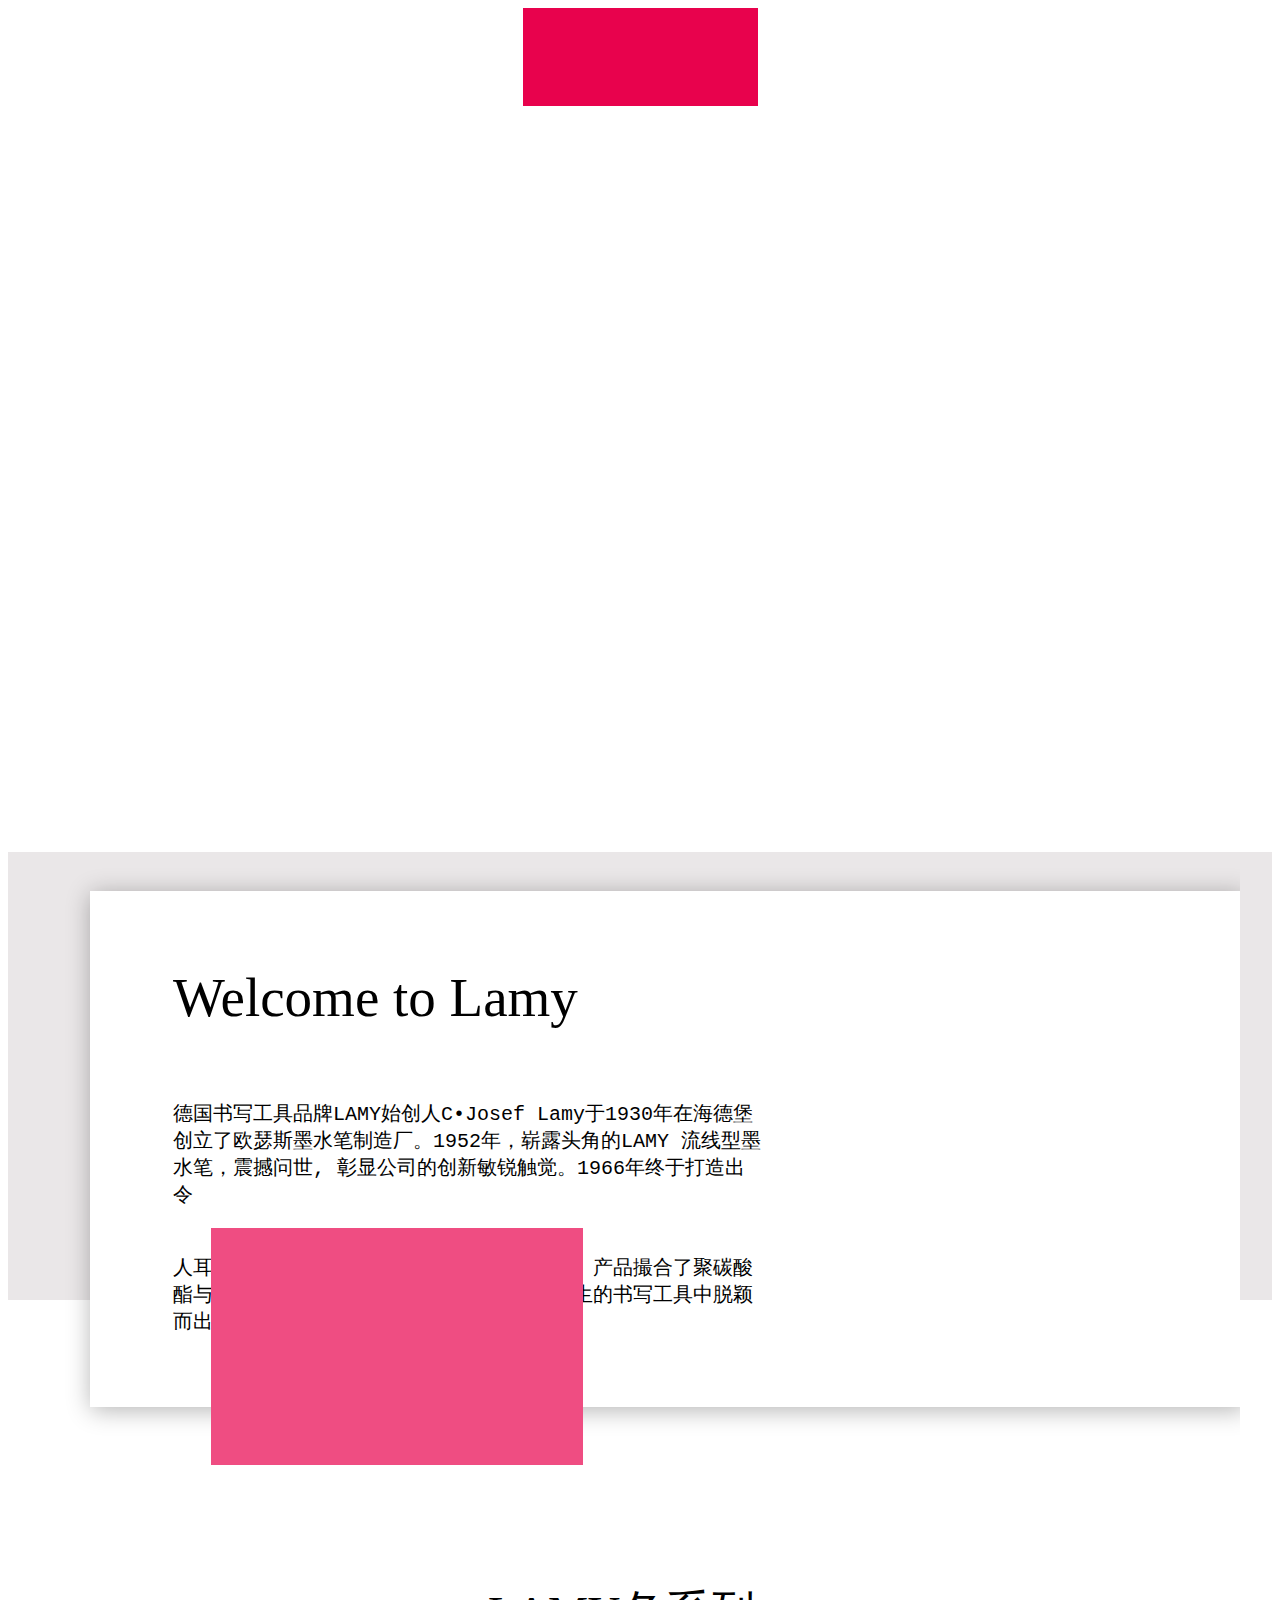
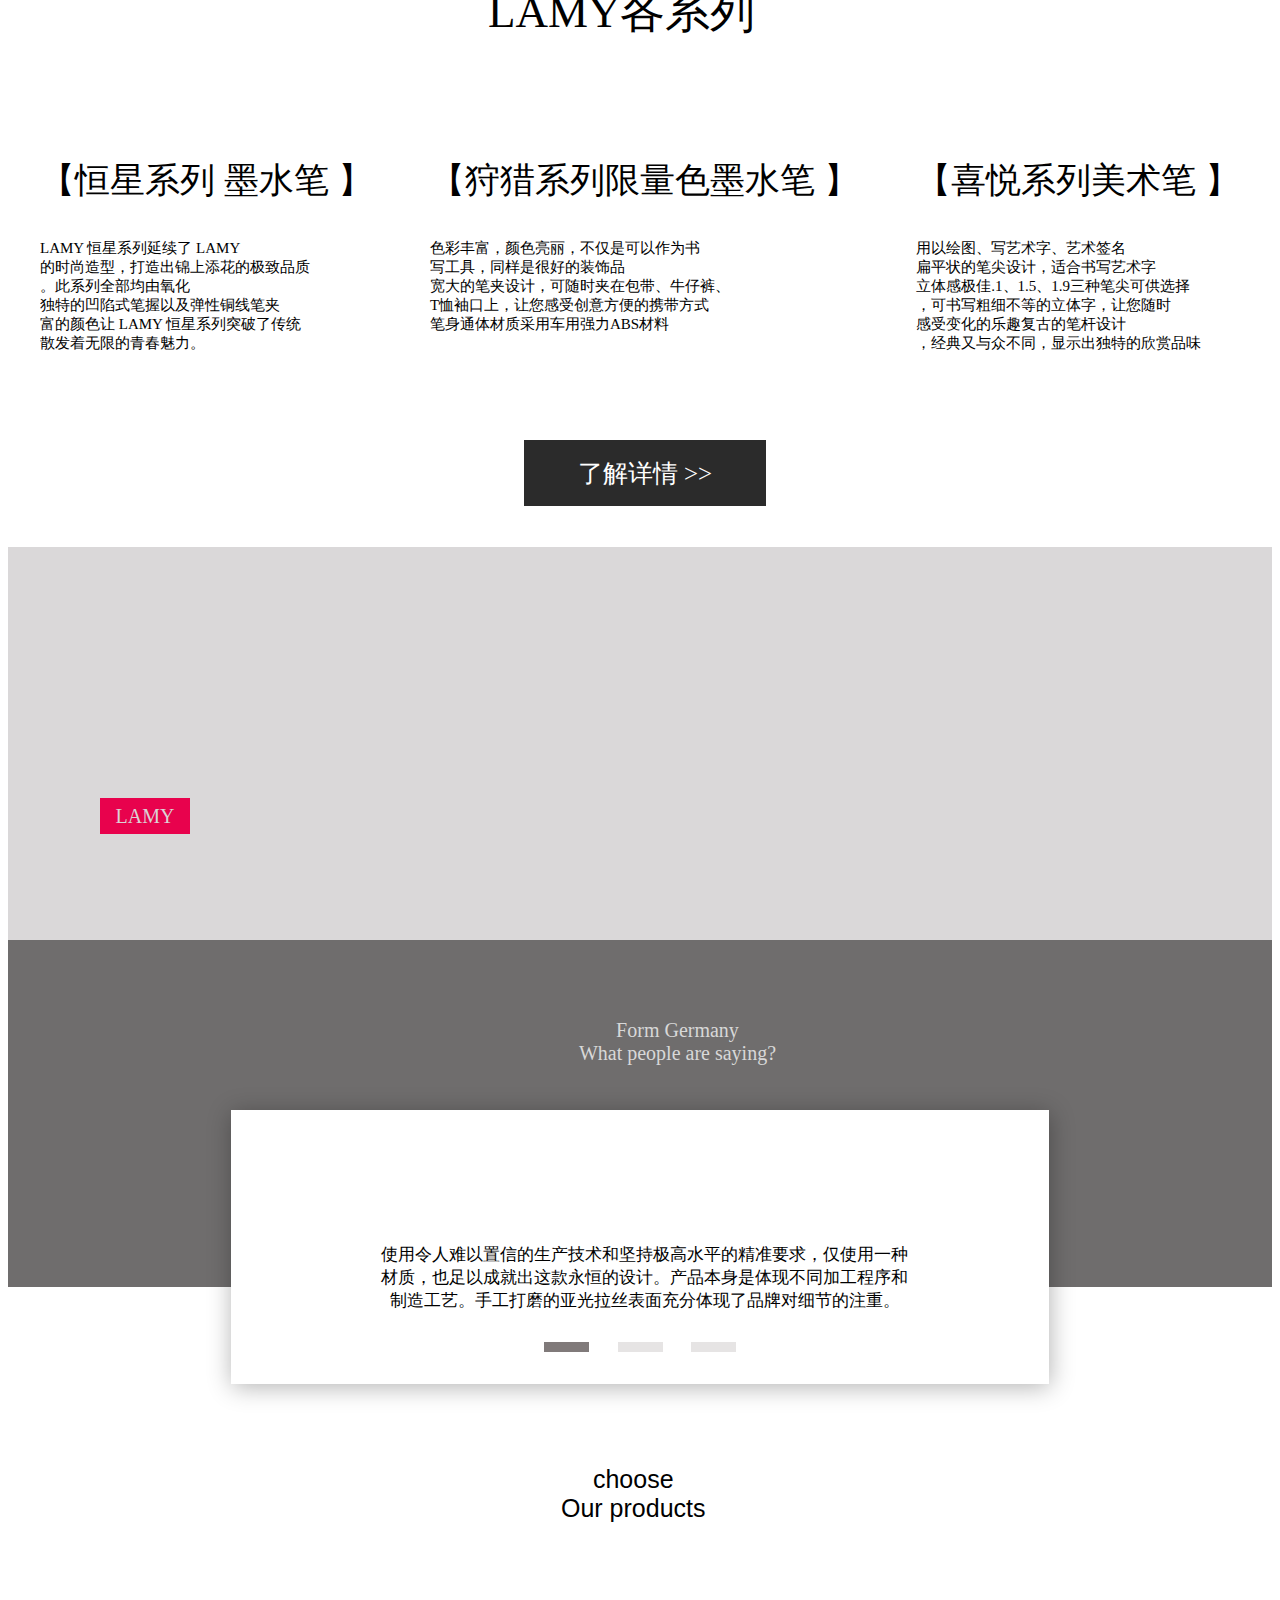
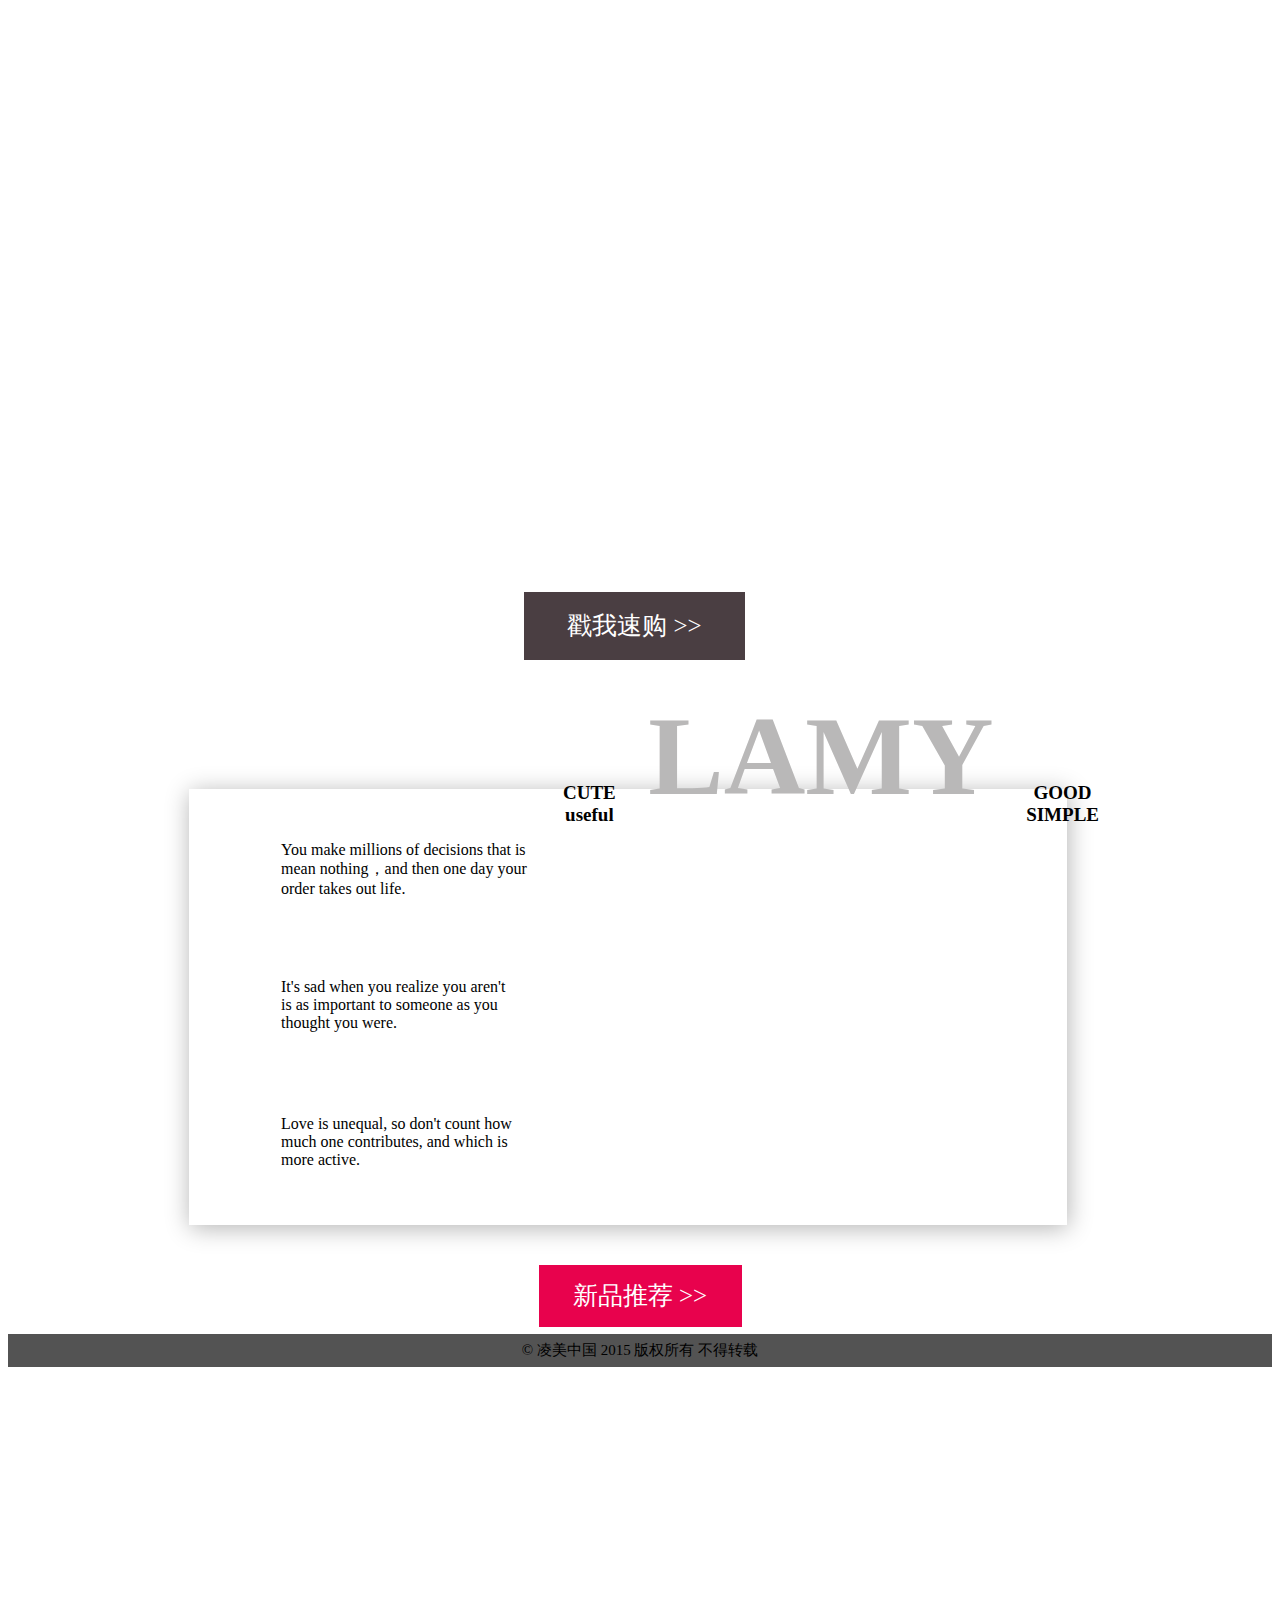
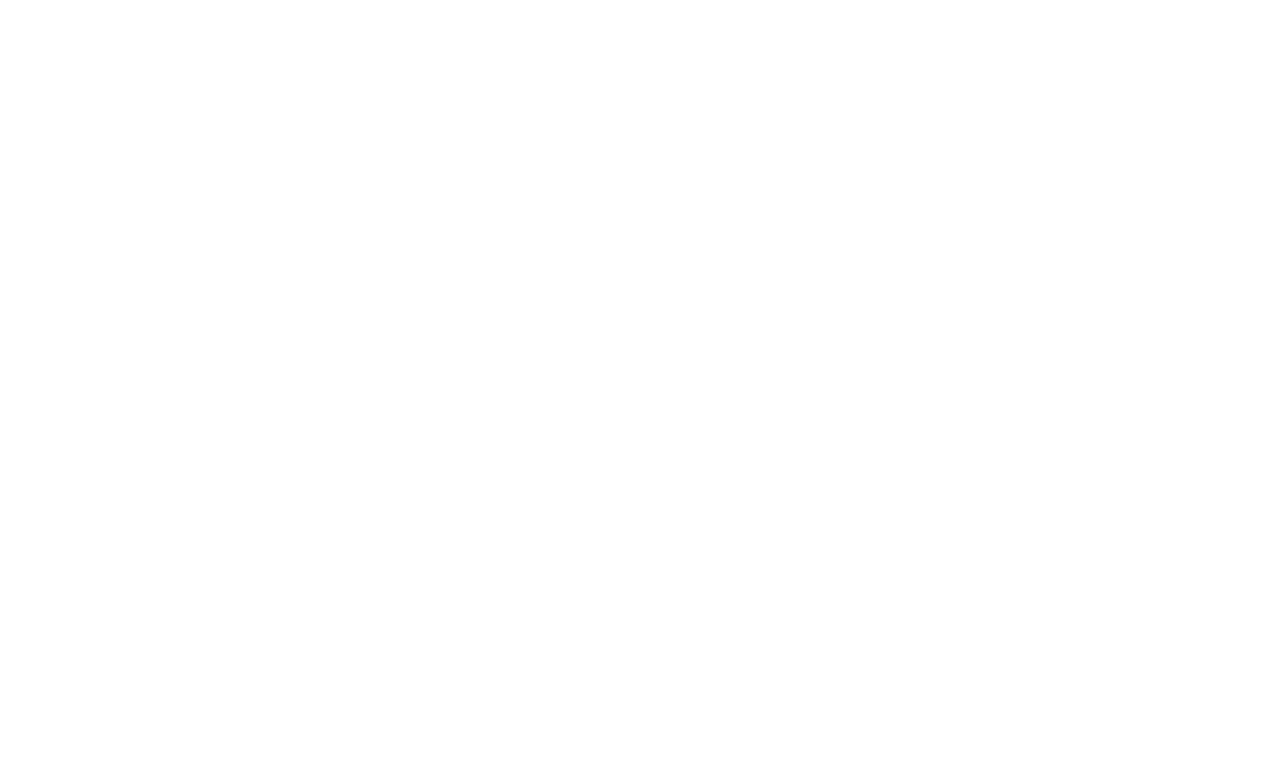
==== index.html @ 84b23674 "Add files via upload" ====
<!DOCTYPE html>
<html lang="en">

<head>
    <meta charset="UTF-8">
    <meta http-equiv="X-UA-Compatible" content="IE=edge">
    <meta name="viewport" content="width=device-width, initial-scale=1.0">
    <!-- <link rel="stylesheet" href="index.css"> -->
    <title>全栈第二周任务</title>
    <style>
        /*1*/
        .box1 {
            background-image: url(../images/head.png);
            height: 814px;
            position: relative;
        }

        .head1 {
            display: flex;
            justify-content: space-between;
        }

        .head1 div {
            height: 98px;
            width: 235px;
            color: white;
            font-size: 22px;
            line-height: 98px;
            text-align: center;
        }

        .boximg {
            display: flex;
            align-items: center;
            justify-content: center;
        }

        .best {
            position: absolute;
            top: 326px;
            left: 360px;
        }
    </style>
    <style>
        /*2*/
        .box2 {
            position: relative;
            top: 30px;
            height: 1325px;
        }

        .box21 {
            height: 448px;
            width: 100%;
            position: absolute;
            background-color: #eae7e8;
        }

        .welcome {
            display: flex;
            width: 1155px;
            height: 516px;
            background-color: white;
            margin: 39px 0px 0px 50px;
            position: relative;
            box-shadow: 1px 3px 23px rgba(0, 0, 0, .3);
        }

        .video {
            position: absolute;
            margin-top: 337px;
            margin-left: 121px;
            width: 372px;
            height: 237px;
            background-color: #ef4d82;
        }

        .box22 {
            font-size: 55px;
            margin-top: 75px;
        }

        .box23 {
            font-size: 20px;
            margin-top: 71px;
            margin-right: 58px;
            font-family: 'Courier', Courier, monospace;
        }

        .box24 {
            margin-left: 83px;
            width: 649px;
        }

        .LAMY {
            margin-top: 175px;
            margin-left: 448px;
            font-size: 45px;
        }

        .series {
            display: flex;
            margin-top: 80px;
            width: 100%;
            height: 233px;
            justify-content: space-between;
        }

        .box12 {
            position: relative;
        }

        .box12 .button {
            position: absolute;
            margin-top: 85px;
            margin-left: 484px;
            width: 242px;
            height: 66px;
            background-color: #2b2b2b;
            font-size: 25px;
            color: white;
            text-align: center;
            line-height: 68px;
        }
    </style>
    <style>
        /*3*/
        .box3 {
            background-color: #6f6d6d;
            height: 740px;
            position: relative;
        }

        .gray {
            width: 100%;
            height: 393px;
            background-color: #dad8d9;
        }

        .gray .pen {
            width: 1200px;
            height: 393px;
            margin: 0 auto;
            background-image: url(../images/p24964153.png);
        }

        .Personal_page {
            position: absolute;
            margin: 170px 191px;
            width: 818px;
            height: 274px;
            background-color: white;
            box-shadow: 1px 3px 23px rgba(0, 0, 0, .3);
        }

        .lamy {
            position: relative;
            top: 251px;
            left: 60px;
            height: 36px;
            width: 90px;
            background-color: #e8024d;
            color: #dad2d5;
            font-size: 20px;
            font-weight: 500;
            line-height: 36px;
            text-align: center;
        }

        .box13 .word {
            float: left;
            width: 371px;
            height: 99px;
            font-size: 20px;
            text-align: center;
            color: #d8d8d8;
            margin-top: 79px;
            margin-left: 452px;
        }

        .Personal_page .person {
            width: 72px;
            height: 72px;
            border-radius: 36px;
            background-image: url(../images/IMG_20180210_144432.png);
            margin: 0 auto;
            margin-top: 36px;
        }

        .Personal_page .word {
            width: 537px;
            height: 64px;
            font-size: 17px;
            color: black;
            /* margin: 0 auto; */
            margin-top: 25px;
            margin-left: 145px;
        }

        .longbox {
            width: 192px;
            height: 12px;
            display: flex;
            justify-content: space-between;
            margin: 0 auto;
            margin-top: 124px;
        }

        .longbox div {
            width: 45px;
            height: 10px;
            background-color: #e6e4e4;
        }

        .box31 {
            background-color: #807a7a !important;
        }
    </style>
    <style>
        /*4*/
        .box4 {
            height: 1012px;
        }

        .pictures {
            display: flex;
            height: 556px;
            width: 887px;
            margin: 0 auto;
            margin-top: 276px;
            justify-content: space-between;
        }

        .g {
            display: flex;
            width: 251px;
            height: 553px;
            flex-direction: column;
            justify-content: space-between;
        }

        .pic1,
        .pic5 {
            height: 230px;
        }

        .pic2,
        .pic6 {
            height: 303px;
        }

        .pic3 {
            height: 373px;
        }

        .pic4 {
            height: 163px;
        }

        .box14 {
            position: relative;
        }

        .box14 .button {
            position: absolute;
            /* margin: 0 auto; */
            bottom: 39px;
            left: 484px;
            width: 221px;
            height: 68px;
            background-color: #4a3e42;
            font-size: 25px;
            color: white;
            text-align: center;
            line-height: 68px;
        }

        .choose {
            position: absolute;
            font-size: 25px;
            text-align: center;
            margin-top: 178px;
            margin-left: 521px;
            font-family: 'Franklin Gothic Medium', 'Arial Narrow', Arial, sans-serif;
        }
    </style>
    <style>
        /*5*/
        .box5 {
            height: 654px;
        }

        .box51 {
            position: absolute;
            background-image: url(../images/图层\ 51.png);
            height: 343px;
            width: 100%;
        }

        .penshowing {
            position: absolute;
            display: flex;
            width: 878px;
            height: 436px;
            margin-top: 90px;
            margin-left: 149px;
            background-color: white;
            box-shadow: 1px 3px 23px rgba(0, 0, 0, .3);
        }

        .showing {
            margin: auto;
            display: flex;
            flex-direction: column;
            justify-content: space-between;
            width: 834px;
            height: 396px;
            position: relative;
        }

        .showing .pen {
            height: 122px;
        }

        .box15 .button {
            margin: 0 auto;
            margin-top: 566px;
            width: 203px;
            height: 62px;
            color: white;
            background-color: #e8024d;
            font-size: 25px;
            text-align: center;
            line-height: 62px;
        }

        .pen .word {
            display: inline-block;
            position: absolute;
            margin-top: 32px;
            margin-left: 70px;
        }
    </style>
    <style>
        /*6*/
        .box6 {
            height: 1013px;
            position: relative;
        }

        .box60 {
            margin-top: -680px;
            margin-left: 555px;
            display: flex;
            justify-content: space-between;
            width: 536px;
            height: 78px;
        }

        .box61,
        .box63 {
            font-size: 19px;
            text-align: center;
            margin-top: 91px;
            color: #000000;
            font-weight: 800;
        }

        .box62 {
            font-size: 113px;
            color: #b9b8b8;
            font-weight: 900;
        }

        .box64 {
            height: 33px;
            width: 100%;
            background-color: #535353;
            text-align: center;
            font-size: 15px;
            position: absolute;
            margin-top: 565px;
            line-height: 33px;
        }
    </style>
    <style>
        /*版心*/
        .box11,
        .box12,
        .box13,
        .box14,
        .box15 {
            width: 1200px;
            height: 100%;
            margin: 0 auto;
            overflow: hidden;
        }
    </style>
</head>

<body>
    <div class="box1">
        <div class="box11">
            <div class="head1">
                <div class="head2">新品推荐</div>
                <div class="head3">在线购买产品</div>
                <div class="head4" style="background-color: #e8024d;">
                    <div class="boximg"><img src="../images/img_lamylogo.png" alt=""></div>
                </div>
                <div class="head5">企业礼包</div>
                <div class="head6">品牌介绍</div>
            </div>
            <div class="best">
                <img src="../images/The best pen is  just LAMY.png" alt="">
            </div>
        </div>
    </div>
    <div class="box2">
        <div class="box21"></div>
        <div class="box12">
            <div class="welcome">
                <img src="../images/图层 5.png" alt="">
                <div class="box24">
                    <div class="box22">Welcome to Lamy</div>
                    <div class="box23">德国书写工具品牌LAMY始创人C•Josef Lamy于1930年在海德堡创立了欧瑟斯墨水笔制造厂。1952年，崭露头角的LAMY
                        流线型墨水笔，震撼问世, 彰显公司的创新敏锐触觉。1966年终于打造出令<br><br><br>人耳目一新的现代经典之作-LAMY
                        2000系列。产品撮合了聚碳酸酯与不锈钢材质，绝妙的配搭，使之从芸芸众生的书写工具中脱颖而出，时至今日，依然在市场具有影响力。</div>
                </div>

                <div class="video" style="display: flex;">
                    <img src="../images/播放.png" alt="" style="margin: auto;">
                </div>
            </div>
            <div class="LAMY">LAMY各系列</div>
            <div class="series">
                <div>
                    <p style="font-size: 35px;">【恒星系列 墨水笔 】</p>
                    <p style="font-size: 15px;">LAMY 恒星系列延续了 LAMY<br>
                        的时尚造型，打造出锦上添花的极致品质<br>
                        。此系列全部均由氧化<br>
                        独特的凹陷式笔握以及弹性铜线笔夹<br>
                        富的颜色让 LAMY 恒星系列突破了传统<br>
                        散发着无限的青春魅力。
                    </p>
                </div>
                <div>
                    <p style="font-size: 35px;">【狩猎系列限量色墨水笔 】</p>
                    <p style="font-size: 15px;">色彩丰富，颜色亮丽，不仅是可以作为书<br>
                        写工具，同样是很好的装饰品<br>
                        宽大的笔夹设计，可随时夹在包带、牛仔裤、<br>
                        T恤袖口上，让您感受创意方便的携带方式<br>
                        笔身通体材质采用车用强力ABS材料
                    </p>
                </div>
                <div>
                    <p style="font-size: 35px;">【喜悦系列美术笔 】</p>
                    <p style="font-size: 15px;">用以绘图、写艺术字、艺术签名<br>
                        扁平状的笔尖设计，适合书写艺术字<br>
                        立体感极佳.1、1.5、1.9三种笔尖可供选择<br>
                        ，可书写粗细不等的立体字，让您随时<br>
                        感受变化的乐趣复古的笔杆设计<br>
                        ，经典又与众不同，显示出独特的欣赏品味
                    </p>
                </div>
            </div>
            <div class="button">了解详情 >></div>
        </div>
    </div>
    <div class="box3">
        <div class="gray">
            <div class="pen">
                <div class="lamy">LAMY</div>
            </div>
        </div>
        <div class="box13">
            <div class="word">Form Germany<br>What people are saying?</div>
            <div class="Personal_page">
                <div class="person"></div>
                <div class="word">使用令人难以置信的生产技术和坚持极高水平的精准要求，仅使用一种<br>
                    材质，也足以成就出这款永恒的设计。产品本身是体现不同加工程序和<br>
                    制造工艺。手工打磨的亚光拉丝表面充分体现了品牌对细节的注重。</div>
                <div class="longbox">
                    <div class="box31"></div>
                    <div class="box32"></div>
                    <div class="box33"></div>
                </div>
            </div>
        </div>
    </div>
    <div class="box4">
        <div class="box14">
            <div class="choose">choose<br>Our products</div>
            <div class="pictures">
                <div class="g">
                    <div class="pic1"><img src="../images/1.png" alt=""></div>
                    <div class="pic2"><img src="../images/2.png" alt=""></div>
                </div>
                <div class="g">
                    <div class="pic3"><img src="../images/3.png" alt=""></div>
                    <div class="pic4"><img src="../images/4.png" alt=""></div>
                </div>
                <div class="g">
                    <div class="pic5"><img src="../images/5.png" alt=""></div>
                    <div class="pic6"><img src="../images/6.png" alt=""></div>
                </div>
            </div>
            <div class="button">戳我速购 >></div>
        </div>
    </div>
    <div class="box5">
        <div class="box51"></div>
        <div class="box15">
            <div class="penshowing">
                <div class="showing">
                    <div class="pen">
                        <div style="display: inline-block;"><img src="../images/5pen1.png" alt=""></div>
                        <div class="word
                        ">You make millions of decisions that is<br>
                            mean nothing，and then one day your<br>
                            order takes out life.</div>
                    </div>
                    <div class="pen">
                        <div style="display: inline-block;"><img src="../images/5pen2.png" alt=""></div>
                        <div class="word">It's sad when you realize you aren't<br>
                            is as important to someone as you<br>
                            thought you were.</div>
                    </div>
                    <div class="pen">
                        <div style="display: inline-block;"><img src="../images/5pen3.png" alt=""></div>
                        <div class="word">Love is unequal, so don't count how<br>
                            much one contributes, and which is<br>
                            more active.</div>
                    </div>
                </div>
            </div>
            <div class="button">新品推荐 >></div>
        </div>
    </div>
    <div class="box6">
        <img src="../images/u=2841084098,2707058765&fm=27&gp=0.png" alt="" style="width: 100%;">
        <div class="box60">
            <div class="box61">CUTE<br>
                useful</div>
            <div class="box62">LAMY</div>
            <div class="box63">GOOD<br>
                SIMPLE</div>
        </div>
        <div class="box64">© 凌美中国 2015 版权所有 不得转载</div>
    </div>

</body>

</html>
---- index.css ----
body,
div,
dl,
dt,
dd,
ul,
li,
h1,
h2,
h3,
h4,
input,
form,
a,
p,
textarea {
    margin: 0;
    padding: 0;
    font-family: "Microsoft Yahei", Arial, Helvetica, sans-serif;
}

ol,
ul,
li {
    list-style: none;
}

a {
    text-decoration: none;
    display: block;
}

img {
    border: none;
    display: block;
}

.clearfloat {
    zoom: 1;
}

.clearfloat:after {
    display: block;
    clear: both;
    content: "";
    visibility: hidden;
    height: 0;
}
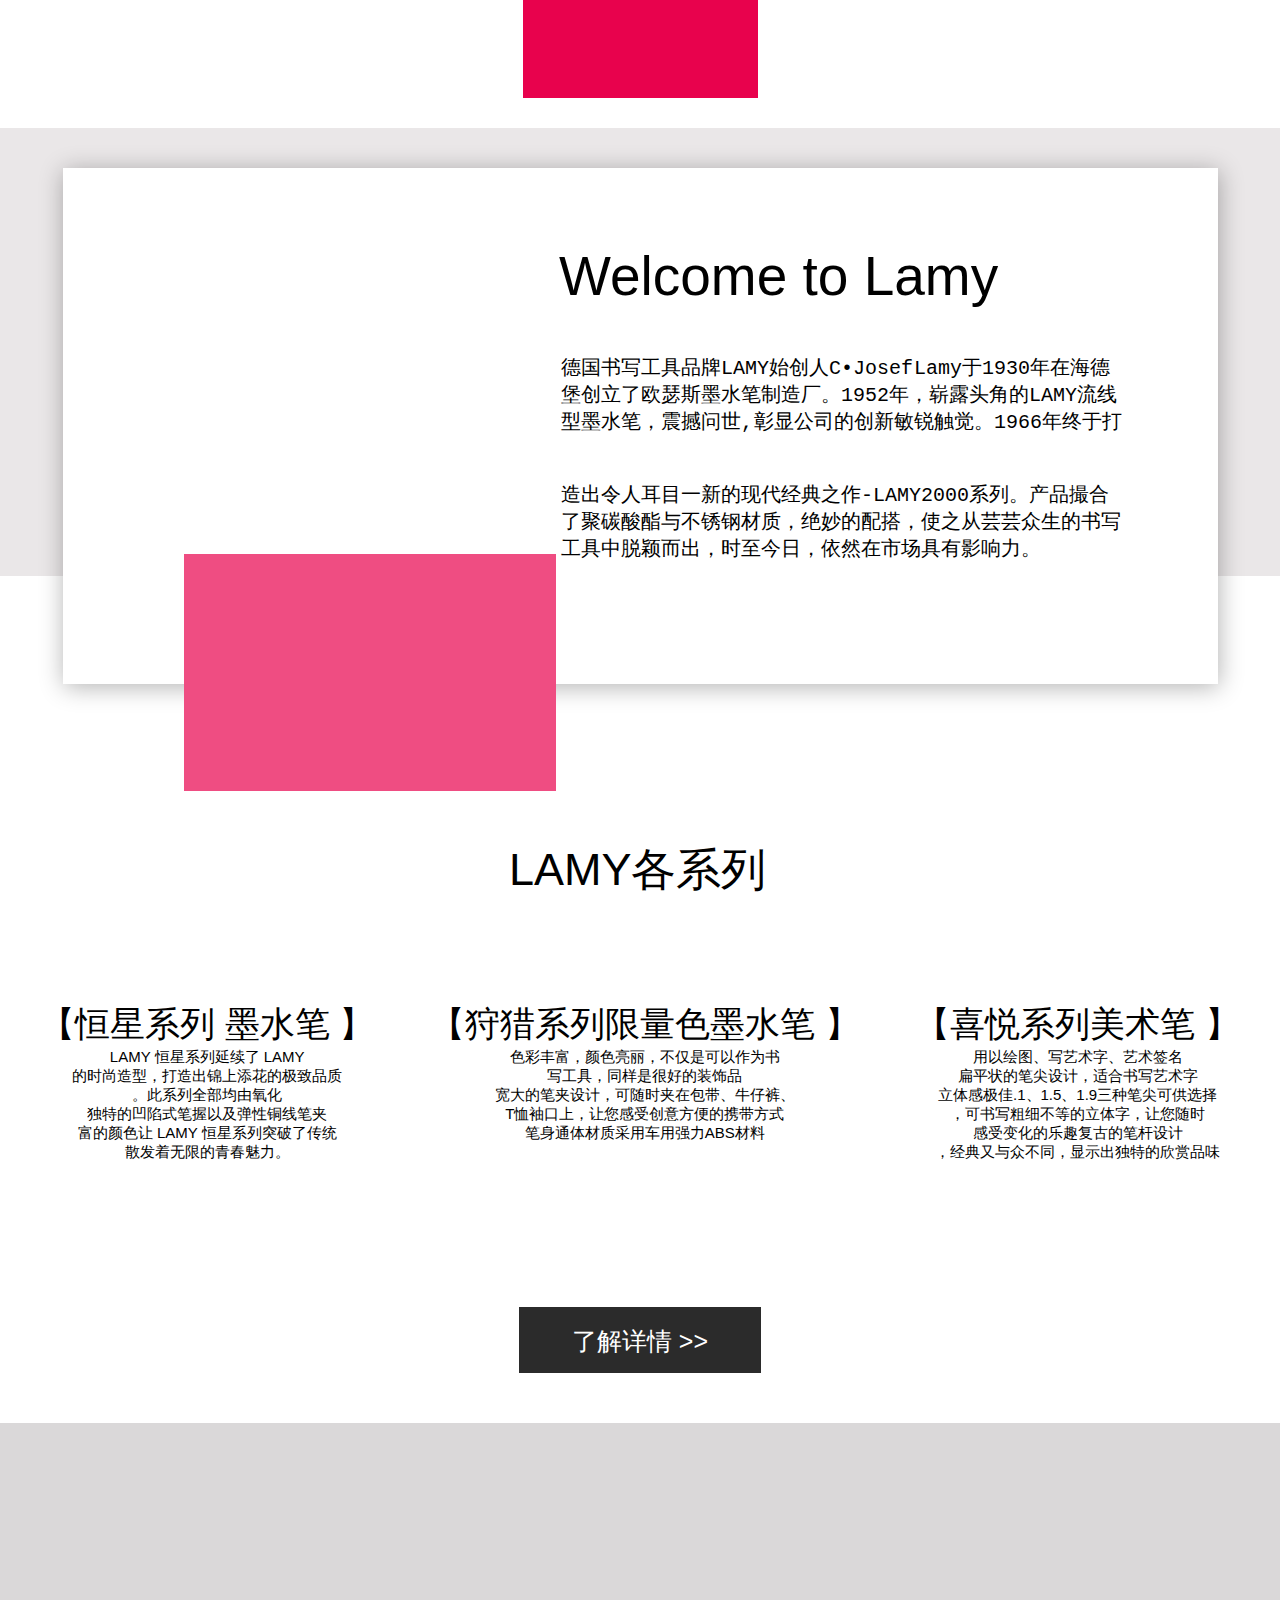
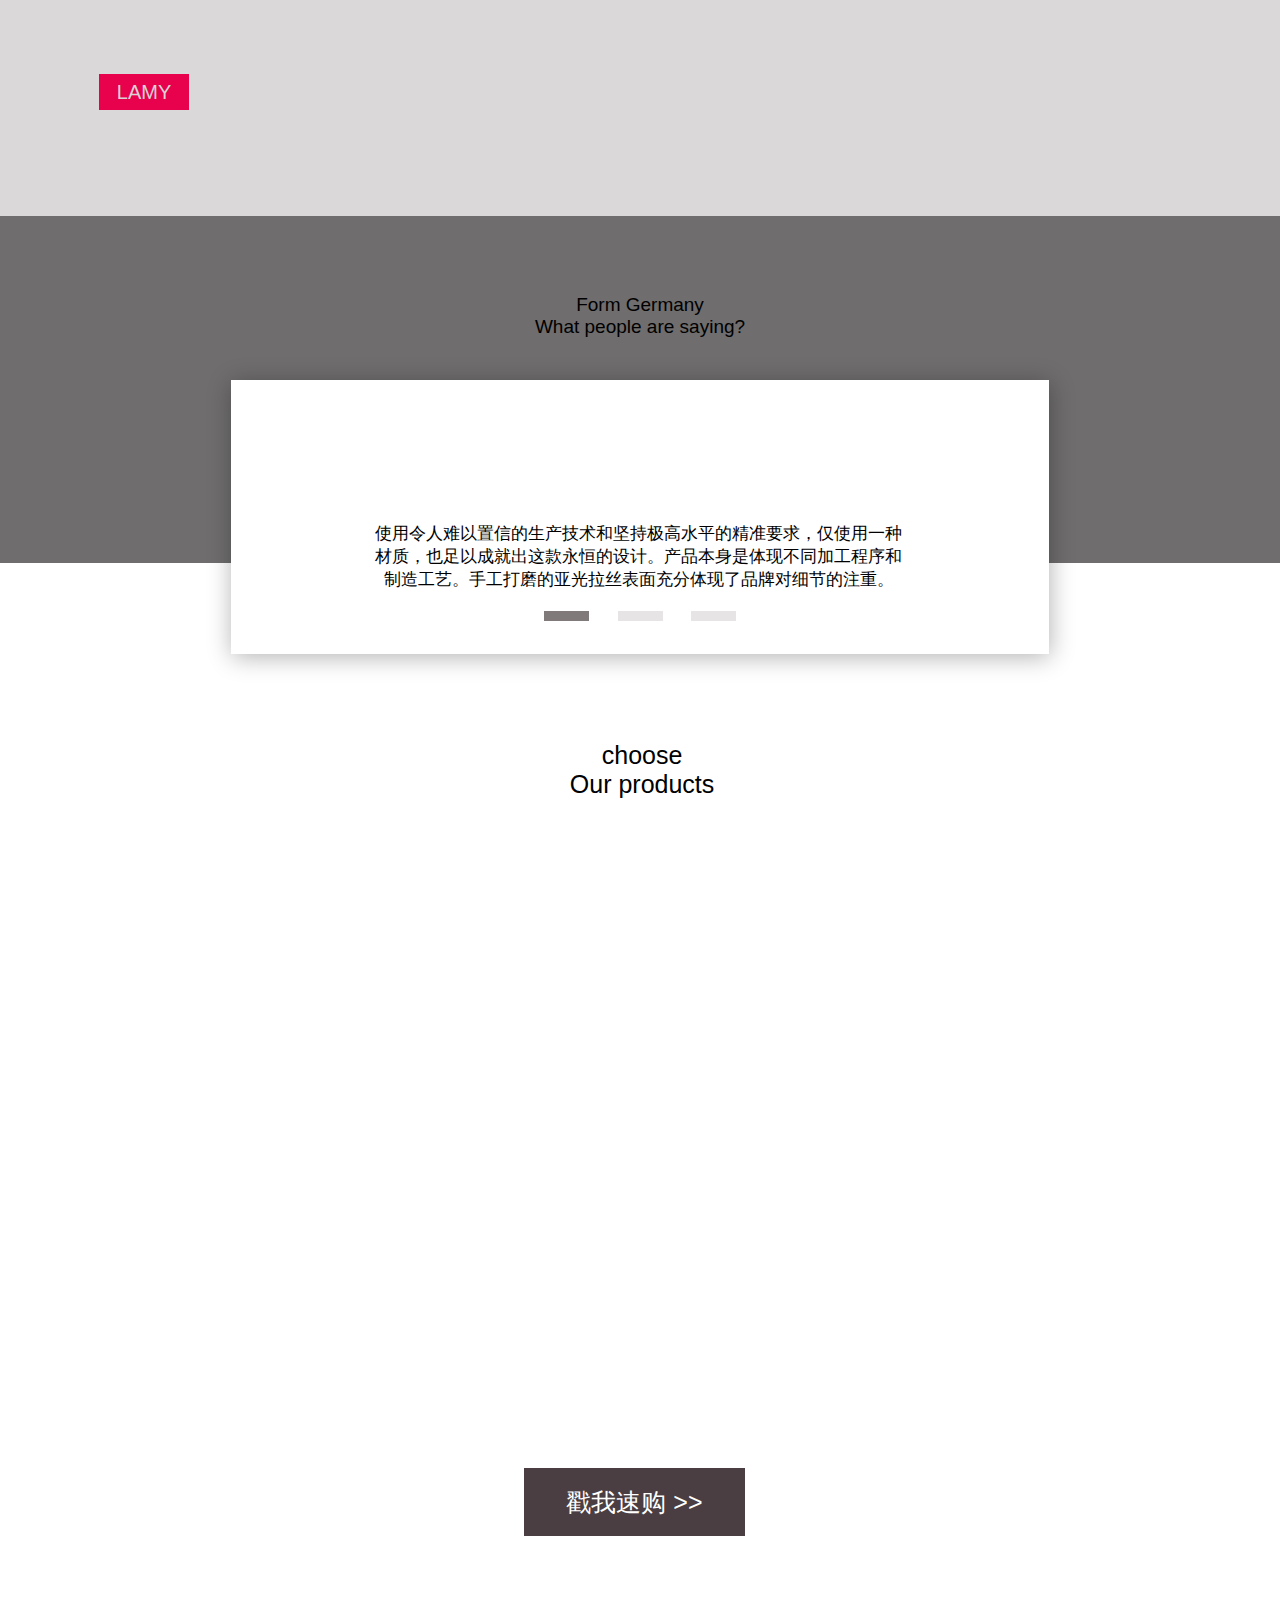
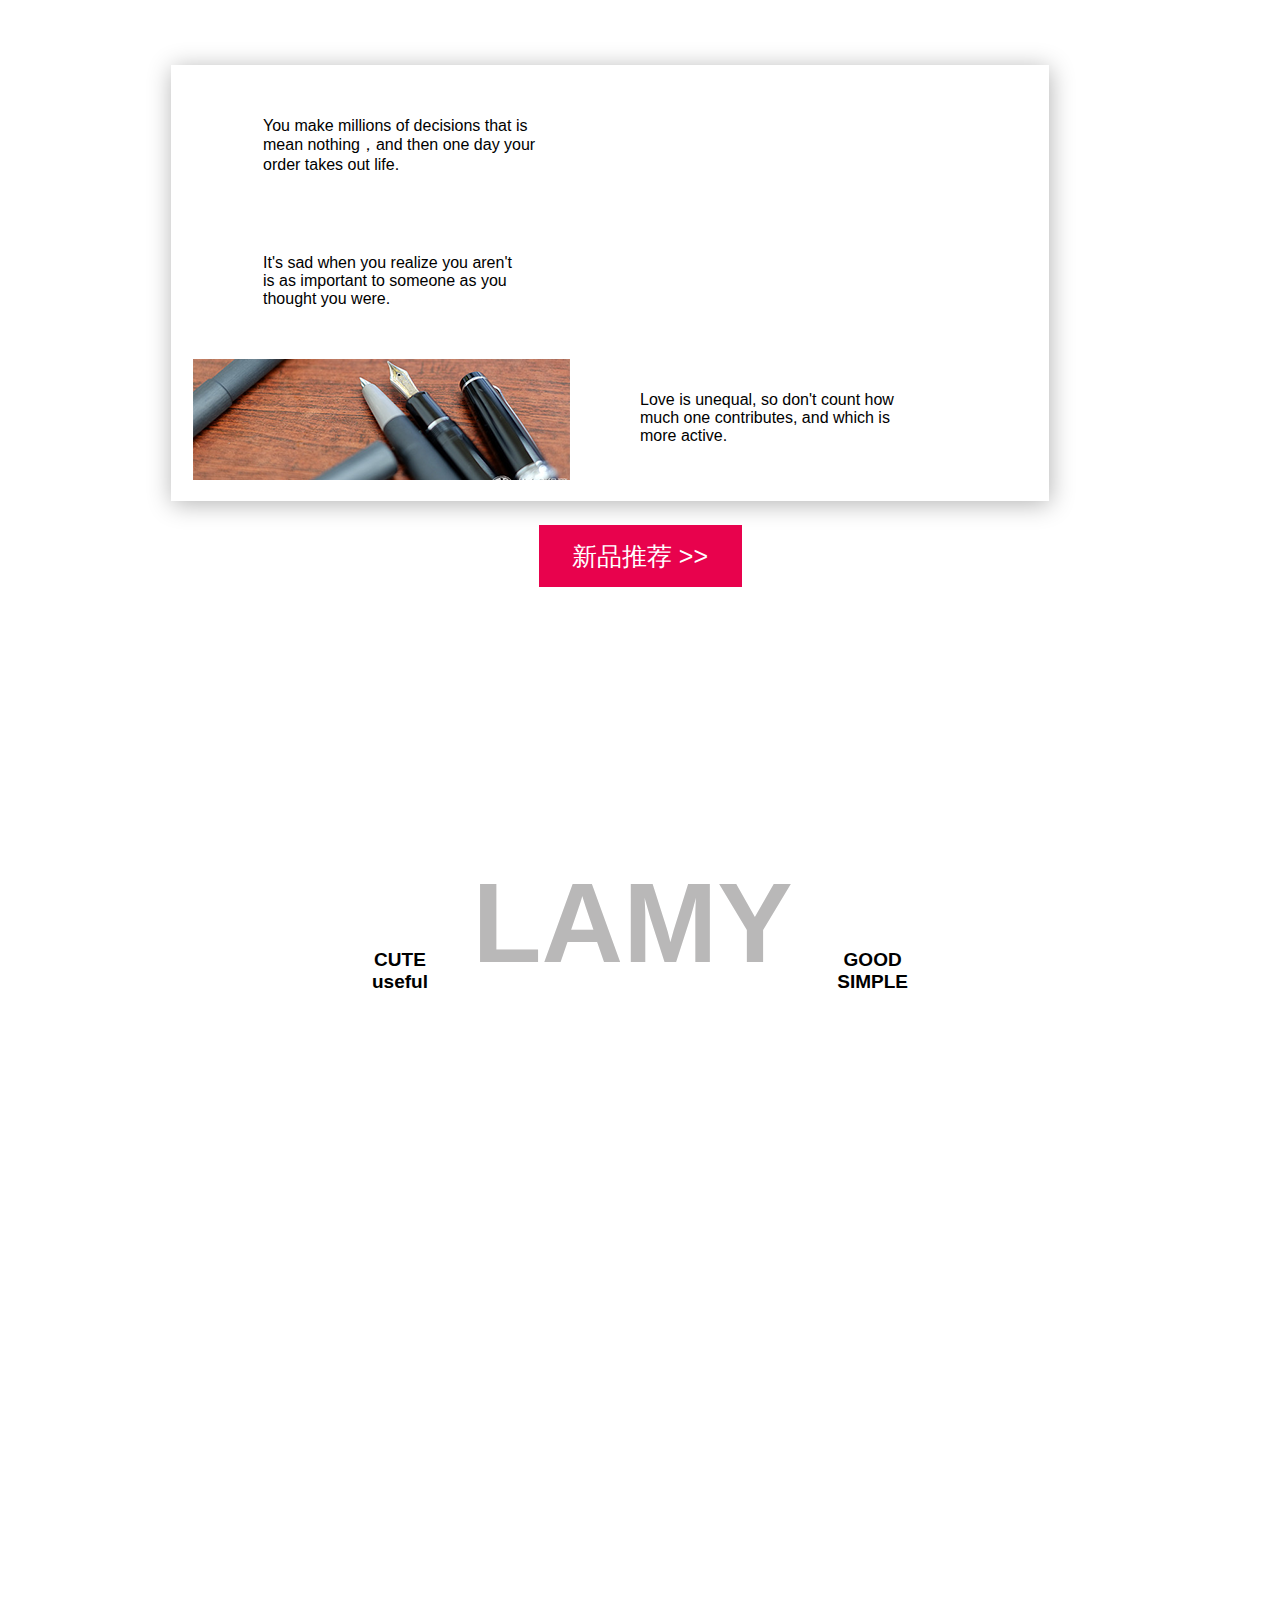
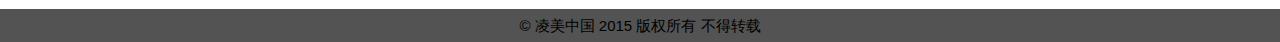
==== commit 7080e25e: "week two revise" ====
--- a/index.html
+++ b/index.html
@@ -1,553 +1,165 @@
-<!DOCTYPE html>
-<html lang="en">
-
-<head>
-    <meta charset="UTF-8">
-    <meta http-equiv="X-UA-Compatible" content="IE=edge">
-    <meta name="viewport" content="width=device-width, initial-scale=1.0">
-    <!-- <link rel="stylesheet" href="index.css"> -->
-    <title>全栈第二周任务</title>
-    <style>
-        /*1*/
-        .box1 {
-            background-image: url(../images/head.png);
-            height: 814px;
-            position: relative;
-        }
-
-        .head1 {
-            display: flex;
-            justify-content: space-between;
-        }
-
-        .head1 div {
-            height: 98px;
-            width: 235px;
-            color: white;
-            font-size: 22px;
-            line-height: 98px;
-            text-align: center;
-        }
-
-        .boximg {
-            display: flex;
-            align-items: center;
-            justify-content: center;
-        }
-
-        .best {
-            position: absolute;
-            top: 326px;
-            left: 360px;
-        }
-    </style>
-    <style>
-        /*2*/
-        .box2 {
-            position: relative;
-            top: 30px;
-            height: 1325px;
-        }
-
-        .box21 {
-            height: 448px;
-            width: 100%;
-            position: absolute;
-            background-color: #eae7e8;
-        }
-
-        .welcome {
-            display: flex;
-            width: 1155px;
-            height: 516px;
-            background-color: white;
-            margin: 39px 0px 0px 50px;
-            position: relative;
-            box-shadow: 1px 3px 23px rgba(0, 0, 0, .3);
-        }
-
-        .video {
-            position: absolute;
-            margin-top: 337px;
-            margin-left: 121px;
-            width: 372px;
-            height: 237px;
-            background-color: #ef4d82;
-        }
-
-        .box22 {
-            font-size: 55px;
-            margin-top: 75px;
-        }
-
-        .box23 {
-            font-size: 20px;
-            margin-top: 71px;
-            margin-right: 58px;
-            font-family: 'Courier', Courier, monospace;
-        }
-
-        .box24 {
-            margin-left: 83px;
-            width: 649px;
-        }
-
-        .LAMY {
-            margin-top: 175px;
-            margin-left: 448px;
-            font-size: 45px;
-        }
-
-        .series {
-            display: flex;
-            margin-top: 80px;
-            width: 100%;
-            height: 233px;
-            justify-content: space-between;
-        }
-
-        .box12 {
-            position: relative;
-        }
-
-        .box12 .button {
-            position: absolute;
-            margin-top: 85px;
-            margin-left: 484px;
-            width: 242px;
-            height: 66px;
-            background-color: #2b2b2b;
-            font-size: 25px;
-            color: white;
-            text-align: center;
-            line-height: 68px;
-        }
-    </style>
-    <style>
-        /*3*/
-        .box3 {
-            background-color: #6f6d6d;
-            height: 740px;
-            position: relative;
-        }
-
-        .gray {
-            width: 100%;
-            height: 393px;
-            background-color: #dad8d9;
-        }
-
-        .gray .pen {
-            width: 1200px;
-            height: 393px;
-            margin: 0 auto;
-            background-image: url(../images/p24964153.png);
-        }
-
-        .Personal_page {
-            position: absolute;
-            margin: 170px 191px;
-            width: 818px;
-            height: 274px;
-            background-color: white;
-            box-shadow: 1px 3px 23px rgba(0, 0, 0, .3);
-        }
-
-        .lamy {
-            position: relative;
-            top: 251px;
-            left: 60px;
-            height: 36px;
-            width: 90px;
-            background-color: #e8024d;
-            color: #dad2d5;
-            font-size: 20px;
-            font-weight: 500;
-            line-height: 36px;
-            text-align: center;
-        }
-
-        .box13 .word {
-            float: left;
-            width: 371px;
-            height: 99px;
-            font-size: 20px;
-            text-align: center;
-            color: #d8d8d8;
-            margin-top: 79px;
-            margin-left: 452px;
-        }
-
-        .Personal_page .person {
-            width: 72px;
-            height: 72px;
-            border-radius: 36px;
-            background-image: url(../images/IMG_20180210_144432.png);
-            margin: 0 auto;
-            margin-top: 36px;
-        }
-
-        .Personal_page .word {
-            width: 537px;
-            height: 64px;
-            font-size: 17px;
-            color: black;
-            /* margin: 0 auto; */
-            margin-top: 25px;
-            margin-left: 145px;
-        }
-
-        .longbox {
-            width: 192px;
-            height: 12px;
-            display: flex;
-            justify-content: space-between;
-            margin: 0 auto;
-            margin-top: 124px;
-        }
-
-        .longbox div {
-            width: 45px;
-            height: 10px;
-            background-color: #e6e4e4;
-        }
-
-        .box31 {
-            background-color: #807a7a !important;
-        }
-    </style>
-    <style>
-        /*4*/
-        .box4 {
-            height: 1012px;
-        }
-
-        .pictures {
-            display: flex;
-            height: 556px;
-            width: 887px;
-            margin: 0 auto;
-            margin-top: 276px;
-            justify-content: space-between;
-        }
-
-        .g {
-            display: flex;
-            width: 251px;
-            height: 553px;
-            flex-direction: column;
-            justify-content: space-between;
-        }
-
-        .pic1,
-        .pic5 {
-            height: 230px;
-        }
-
-        .pic2,
-        .pic6 {
-            height: 303px;
-        }
-
-        .pic3 {
-            height: 373px;
-        }
-
-        .pic4 {
-            height: 163px;
-        }
-
-        .box14 {
-            position: relative;
-        }
-
-        .box14 .button {
-            position: absolute;
-            /* margin: 0 auto; */
-            bottom: 39px;
-            left: 484px;
-            width: 221px;
-            height: 68px;
-            background-color: #4a3e42;
-            font-size: 25px;
-            color: white;
-            text-align: center;
-            line-height: 68px;
-        }
-
-        .choose {
-            position: absolute;
-            font-size: 25px;
-            text-align: center;
-            margin-top: 178px;
-            margin-left: 521px;
-            font-family: 'Franklin Gothic Medium', 'Arial Narrow', Arial, sans-serif;
-        }
-    </style>
-    <style>
-        /*5*/
-        .box5 {
-            height: 654px;
-        }
-
-        .box51 {
-            position: absolute;
-            background-image: url(../images/图层\ 51.png);
-            height: 343px;
-            width: 100%;
-        }
-
-        .penshowing {
-            position: absolute;
-            display: flex;
-            width: 878px;
-            height: 436px;
-            margin-top: 90px;
-            margin-left: 149px;
-            background-color: white;
-            box-shadow: 1px 3px 23px rgba(0, 0, 0, .3);
-        }
-
-        .showing {
-            margin: auto;
-            display: flex;
-            flex-direction: column;
-            justify-content: space-between;
-            width: 834px;
-            height: 396px;
-            position: relative;
-        }
-
-        .showing .pen {
-            height: 122px;
-        }
-
-        .box15 .button {
-            margin: 0 auto;
-            margin-top: 566px;
-            width: 203px;
-            height: 62px;
-            color: white;
-            background-color: #e8024d;
-            font-size: 25px;
-            text-align: center;
-            line-height: 62px;
-        }
-
-        .pen .word {
-            display: inline-block;
-            position: absolute;
-            margin-top: 32px;
-            margin-left: 70px;
-        }
-    </style>
-    <style>
-        /*6*/
-        .box6 {
-            height: 1013px;
-            position: relative;
-        }
-
-        .box60 {
-            margin-top: -680px;
-            margin-left: 555px;
-            display: flex;
-            justify-content: space-between;
-            width: 536px;
-            height: 78px;
-        }
-
-        .box61,
-        .box63 {
-            font-size: 19px;
-            text-align: center;
-            margin-top: 91px;
-            color: #000000;
-            font-weight: 800;
-        }
-
-        .box62 {
-            font-size: 113px;
-            color: #b9b8b8;
-            font-weight: 900;
-        }
-
-        .box64 {
-            height: 33px;
-            width: 100%;
-            background-color: #535353;
-            text-align: center;
-            font-size: 15px;
-            position: absolute;
-            margin-top: 565px;
-            line-height: 33px;
-        }
-    </style>
-    <style>
-        /*版心*/
-        .box11,
-        .box12,
-        .box13,
-        .box14,
-        .box15 {
-            width: 1200px;
-            height: 100%;
-            margin: 0 auto;
-            overflow: hidden;
-        }
-    </style>
-</head>
-
-<body>
-    <div class="box1">
-        <div class="box11">
-            <div class="head1">
-                <div class="head2">新品推荐</div>
-                <div class="head3">在线购买产品</div>
-                <div class="head4" style="background-color: #e8024d;">
-                    <div class="boximg"><img src="../images/img_lamylogo.png" alt=""></div>
-                </div>
-                <div class="head5">企业礼包</div>
-                <div class="head6">品牌介绍</div>
-            </div>
-            <div class="best">
-                <img src="../images/The best pen is  just LAMY.png" alt="">
-            </div>
-        </div>
-    </div>
-    <div class="box2">
-        <div class="box21"></div>
-        <div class="box12">
-            <div class="welcome">
-                <img src="../images/图层 5.png" alt="">
-                <div class="box24">
-                    <div class="box22">Welcome to Lamy</div>
-                    <div class="box23">德国书写工具品牌LAMY始创人C•Josef Lamy于1930年在海德堡创立了欧瑟斯墨水笔制造厂。1952年，崭露头角的LAMY
-                        流线型墨水笔，震撼问世, 彰显公司的创新敏锐触觉。1966年终于打造出令<br><br><br>人耳目一新的现代经典之作-LAMY
-                        2000系列。产品撮合了聚碳酸酯与不锈钢材质，绝妙的配搭，使之从芸芸众生的书写工具中脱颖而出，时至今日，依然在市场具有影响力。</div>
-                </div>
-
-                <div class="video" style="display: flex;">
-                    <img src="../images/播放.png" alt="" style="margin: auto;">
-                </div>
-            </div>
-            <div class="LAMY">LAMY各系列</div>
-            <div class="series">
-                <div>
-                    <p style="font-size: 35px;">【恒星系列 墨水笔 】</p>
-                    <p style="font-size: 15px;">LAMY 恒星系列延续了 LAMY<br>
-                        的时尚造型，打造出锦上添花的极致品质<br>
-                        。此系列全部均由氧化<br>
-                        独特的凹陷式笔握以及弹性铜线笔夹<br>
-                        富的颜色让 LAMY 恒星系列突破了传统<br>
-                        散发着无限的青春魅力。
-                    </p>
-                </div>
-                <div>
-                    <p style="font-size: 35px;">【狩猎系列限量色墨水笔 】</p>
-                    <p style="font-size: 15px;">色彩丰富，颜色亮丽，不仅是可以作为书<br>
-                        写工具，同样是很好的装饰品<br>
-                        宽大的笔夹设计，可随时夹在包带、牛仔裤、<br>
-                        T恤袖口上，让您感受创意方便的携带方式<br>
-                        笔身通体材质采用车用强力ABS材料
-                    </p>
-                </div>
-                <div>
-                    <p style="font-size: 35px;">【喜悦系列美术笔 】</p>
-                    <p style="font-size: 15px;">用以绘图、写艺术字、艺术签名<br>
-                        扁平状的笔尖设计，适合书写艺术字<br>
-                        立体感极佳.1、1.5、1.9三种笔尖可供选择<br>
-                        ，可书写粗细不等的立体字，让您随时<br>
-                        感受变化的乐趣复古的笔杆设计<br>
-                        ，经典又与众不同，显示出独特的欣赏品味
-                    </p>
-                </div>
-            </div>
-            <div class="button">了解详情 >></div>
-        </div>
-    </div>
-    <div class="box3">
-        <div class="gray">
-            <div class="pen">
-                <div class="lamy">LAMY</div>
-            </div>
-        </div>
-        <div class="box13">
-            <div class="word">Form Germany<br>What people are saying?</div>
-            <div class="Personal_page">
-                <div class="person"></div>
-                <div class="word">使用令人难以置信的生产技术和坚持极高水平的精准要求，仅使用一种<br>
-                    材质，也足以成就出这款永恒的设计。产品本身是体现不同加工程序和<br>
-                    制造工艺。手工打磨的亚光拉丝表面充分体现了品牌对细节的注重。</div>
-                <div class="longbox">
-                    <div class="box31"></div>
-                    <div class="box32"></div>
-                    <div class="box33"></div>
-                </div>
-            </div>
-        </div>
-    </div>
-    <div class="box4">
-        <div class="box14">
-            <div class="choose">choose<br>Our products</div>
-            <div class="pictures">
-                <div class="g">
-                    <div class="pic1"><img src="../images/1.png" alt=""></div>
-                    <div class="pic2"><img src="../images/2.png" alt=""></div>
-                </div>
-                <div class="g">
-                    <div class="pic3"><img src="../images/3.png" alt=""></div>
-                    <div class="pic4"><img src="../images/4.png" alt=""></div>
-                </div>
-                <div class="g">
-                    <div class="pic5"><img src="../images/5.png" alt=""></div>
-                    <div class="pic6"><img src="../images/6.png" alt=""></div>
-                </div>
-            </div>
-            <div class="button">戳我速购 >></div>
-        </div>
-    </div>
-    <div class="box5">
-        <div class="box51"></div>
-        <div class="box15">
-            <div class="penshowing">
-                <div class="showing">
-                    <div class="pen">
-                        <div style="display: inline-block;"><img src="../images/5pen1.png" alt=""></div>
-                        <div class="word
-                        ">You make millions of decisions that is<br>
-                            mean nothing，and then one day your<br>
-                            order takes out life.</div>
-                    </div>
-                    <div class="pen">
-                        <div style="display: inline-block;"><img src="../images/5pen2.png" alt=""></div>
-                        <div class="word">It's sad when you realize you aren't<br>
-                            is as important to someone as you<br>
-                            thought you were.</div>
-                    </div>
-                    <div class="pen">
-                        <div style="display: inline-block;"><img src="../images/5pen3.png" alt=""></div>
-                        <div class="word">Love is unequal, so don't count how<br>
-                            much one contributes, and which is<br>
-                            more active.</div>
-                    </div>
-                </div>
-            </div>
-            <div class="button">新品推荐 >></div>
-        </div>
-    </div>
-    <div class="box6">
-        <img src="../images/u=2841084098,2707058765&fm=27&gp=0.png" alt="" style="width: 100%;">
-        <div class="box60">
-            <div class="box61">CUTE<br>
-                useful</div>
-            <div class="box62">LAMY</div>
-            <div class="box63">GOOD<br>
-                SIMPLE</div>
-        </div>
-        <div class="box64">© 凌美中国 2015 版权所有 不得转载</div>
-    </div>
-
-</body>
-
+<!DOCTYPE html>
+<html lang="en">
+
+<head>
+    <meta charset="UTF-8">
+    <meta http-equiv="X-UA-Compatible" content="IE=edge">
+    <meta name="viewport" content="width=device-width, initial-scale=1.0">
+    <link rel="stylesheet" href="./css/reset.css">
+    <link rel="stylesheet" href="./css/index.css">
+    <title>全栈第二周任务</title>
+</head>
+
+<body>
+    <!--  第一部分 网页头部  -->
+    <div class="head">
+        <div class="center1">
+            <div class="head1">
+                <div>新品推荐</div>
+                <div>在线购买产品</div>
+                <div style="background-color: #e8024d; position: relative;">
+                    <img src="https://shiluyi.oss-cn-beijing.aliyuncs.com/logo.png" alt="">
+                </div>
+                <div>企业礼包</div>
+                <div>品牌介绍</div>
+            </div>
+            <img src="https://shiluyi.oss-cn-beijing.aliyuncs.com/best pen.png" alt="">
+        </div>
+    </div>
+
+    <!--  第二部分 简介  -->
+    <div class="Introduction">
+        <div class="gray_bg1"></div>
+        <div class="welcomebox">
+            <img src="https://shiluyi.oss-cn-beijing.aliyuncs.com/introduction.png" alt="">
+            <div class="Welcome">Welcome to Lamy</div>
+            <div class="Welcome_word">德国书写工具品牌LAMY始创人C•Josef Lamy于1930年在海德<br>堡创立了欧瑟斯墨水笔制造厂。1952年，崭露头角的LAMY流线<br>型墨水笔，震撼问世, 彰显公司的创新敏锐触觉。1966年终于打<br><br><br>造出令人耳目一新的现代经典之作-LAMY2000系列。产品撮合<br>了聚碳酸酯与不锈钢材质，绝妙的配搭，使之从芸芸众生的书写<br>工具中脱颖而出，时至今日，依然在市场具有影响力。</div>
+            <div class="video">
+                <img src="https://shiluyi.oss-cn-beijing.aliyuncs.com/播放.png" alt="">
+            </div>
+        </div>
+        <div class="LAMY">LAMY各系列</div>
+        <div class="series">
+            <div>
+                <p style="font-size: 35px;">【恒星系列 墨水笔 】</p>
+                <p style="font-size: 15px;">LAMY 恒星系列延续了 LAMY<br>
+                    的时尚造型，打造出锦上添花的极致品质<br>
+                    。此系列全部均由氧化<br>
+                    独特的凹陷式笔握以及弹性铜线笔夹<br>
+                    富的颜色让 LAMY 恒星系列突破了传统<br>
+                    散发着无限的青春魅力。
+                </p>
+            </div>
+            <div>
+                <p style="font-size: 35px;">【狩猎系列限量色墨水笔 】</p>
+                <p style="font-size: 15px;">色彩丰富，颜色亮丽，不仅是可以作为书<br>
+                    写工具，同样是很好的装饰品<br>
+                    宽大的笔夹设计，可随时夹在包带、牛仔裤、<br>
+                    T恤袖口上，让您感受创意方便的携带方式<br>
+                    笔身通体材质采用车用强力ABS材料
+                </p>
+            </div>
+            <div>
+                <p style="font-size: 35px;">【喜悦系列美术笔 】</p>
+                <p style="font-size: 15px;">用以绘图、写艺术字、艺术签名<br>
+                    扁平状的笔尖设计，适合书写艺术字<br>
+                    立体感极佳.1、1.5、1.9三种笔尖可供选择<br>
+                    ，可书写粗细不等的立体字，让您随时<br>
+                    感受变化的乐趣复古的笔杆设计<br>
+                    ，经典又与众不同，显示出独特的欣赏品味
+                </p>
+            </div>
+        </div>
+        <div class="button">了解详情 >></div>
+    </div>
+
+    <!--  第三部分 了解详情  -->
+    <div class="details">
+        <div class="gray_bg2">
+            <div class="pen">
+                <div class="lamy">LAMY</div>
+            </div>
+        </div>
+        <div class="center3">
+            <div class="word">Form Germany<br>What people are saying?</div>
+            <div class="Personal_page">
+                <div class="person"></div>
+                <div class="word">使用令人难以置信的生产技术和坚持极高水平的精准要求，仅使用一种<br>材质，也足以成就出这款永恒的设计。产品本身是体现不同加工程序和<br>制造工艺。手工打磨的亚光拉丝表面充分体现了品牌对细节的注重。</div>
+                <div class="longbox">
+                    <div class="details1"></div>
+                    <div class="details2"></div>
+                    <div class="details3"></div>
+                </div>
+            </div>
+        </div>
+    </div>
+
+    <!--  第四部分 图片展示  -->
+    <div class="picshow">
+        <div class="center4">
+            <div class="choose">choose<br>Our products</div>
+            <div class="pictures">
+                <div class="g">
+                    <div class="pic1"><img src="https://shiluyi.oss-cn-beijing.aliyuncs.com/1.png" alt=""></div>
+                    <div class="pic2"><img src="https://shiluyi.oss-cn-beijing.aliyuncs.com/2.png" alt=""></div>
+                </div>
+                <div class="g">
+                    <div class="pic3"><img src="https://shiluyi.oss-cn-beijing.aliyuncs.com/3.png" alt=""></div>
+                    <div class="pic4"><img src="https://shiluyi.oss-cn-beijing.aliyuncs.com/4.png" alt=""></div>
+                </div>
+                <div class="g">
+                    <div class="pic5"><img src="https://shiluyi.oss-cn-beijing.aliyuncs.com/5.png" alt=""></div>
+                    <div class="pic6"><img src="https://shiluyi.oss-cn-beijing.aliyuncs.com/6.png" alt=""></div>
+                </div>
+            </div>
+            <div class="button">戳我速购 >></div>
+        </div>
+    </div>
+
+    <!--  第五部分 戳我速购  -->
+    <div class="shopping">
+        <div class="gray_bg3"></div>
+        <div class="center5">
+            <div class="penshowing">
+                <div class="showing">
+                    <div class="pen">
+                        <div style="display: inline-block;"><img
+                                src="https://shiluyi.oss-cn-beijing.aliyuncs.com/5pen1.png" alt=""></div>
+                        <div class="word
+                        ">You make millions of decisions that is<br>
+                            mean nothing，and then one day your<br>
+                            order takes out life.</div>
+                    </div>
+                    <div class="pen">
+                        <div style="display: inline-block;"><img
+                                src="https://shiluyi.oss-cn-beijing.aliyuncs.com/5pen2.png" alt=""></div>
+                        <div class="word">It's sad when you realize you aren't<br>
+                            is as important to someone as you<br>
+                            thought you were.</div>
+                    </div>
+                    <div class="pen">
+                        <div style="display: inline-block;"><img src="./images/5pen3.png" alt=""></div>
+                        <div class="word">Love is unequal, so don't count how<br>
+                            much one contributes, and which is<br>
+                            more active.</div>
+                    </div>
+                </div>
+            </div>
+            <div class="button">新品推荐 >></div>
+        </div>
+    </div>
+
+    <!--  第六部分 网页尾部  -->
+    <div class="footer">
+        <div class="footer0">
+            <div class="footer1">CUTE<br>
+                useful</div>
+            <div class="footer2">LAMY</div>
+            <div class="footer3">GOOD<br>
+                SIMPLE</div>
+        </div>
+        <div class="footer4">© 凌美中国 2015 版权所有 不得转载</div>
+    </div>
+</body>
+
 </html>--- a/css/index.css
+++ b/css/index.css
@@ -0,0 +1,468 @@
+<<<<<<< HEAD
+body,
+div,
+dl,
+dt,
+dd,
+ul,
+li,
+h1,
+h2,
+h3,
+h4,
+input,
+form,
+a,
+p,
+textarea {
+    margin: 0;
+    padding: 0;
+    font-family: "Microsoft Yahei", Arial, Helvetica, sans-serif;
+}
+
+ol,
+ul,
+li {
+    list-style: none;
+}
+
+a {
+    text-decoration: none;
+    display: block;
+}
+
+img {
+    border: none;
+    display: block;
+}
+
+.clearfloat {
+    zoom: 1;
+}
+
+.clearfloat:after {
+    display: block;
+    clear: both;
+    content: "";
+    visibility: hidden;
+    height: 0;
+}
+=======
+/* 第一部分 网页头部 */
+/*1*/
+.head {
+    height: 814px;
+    background-image: url(https://shiluyi.oss-cn-beijing.aliyuncs.com/head.png);
+    background-repeat: no-repeat;
+    background-size: 100% 100%;
+}
+
+.head1 {
+    display: flex;
+    justify-content: space-between;
+}
+
+.head1 div {
+    height: 98px;
+    width: 235px;
+    color: white;
+    font-size: 22px;
+    line-height: 98px;
+    text-align: center;
+}
+
+.head1 div>img {
+    position: absolute;
+    top: 20px;
+    left: 10px;
+}
+
+.center1{
+    position: relative;
+}
+.center1 img {
+    position: absolute;
+    top: 40%;
+    left: 14%;
+}
+
+/* 第二部分 简介 */
+/*2*/
+.Introduction {
+    position: relative;
+    top: 30px;
+    height: 1325px;
+}
+
+.gray_bg1 {
+    height: 448px;
+    width: 100%;
+    background-color: #eae7e8;
+}
+
+.welcomebox {
+    position: absolute;
+    top: 40px;
+    left: 50%;
+    margin-left: -577px;
+    width: 1155px;
+    height: 516px;
+    background-color: white;
+    box-shadow: 1px 3px 23px rgba(0, 0, 0, .3);
+}
+
+.video {
+    position: absolute;
+    top: 386px;
+    left: 121px;
+    width: 372px;
+    height: 237px;
+    background-color: #ef4d82;
+}
+.video img{
+    position: absolute;
+    top: 38%;
+    left: 42%;
+}
+
+.Welcome {
+    position: absolute;
+    top: 76px;
+    left: 496px;
+    font-size: 55px;
+}
+
+.Welcome_word {
+    position: absolute;
+    top: 186px;
+    left: 498px;
+    font-size: 20px;
+    word-spacing: -11px;
+    font-family: 'Courier', Courier, monospace;
+}
+
+.LAMY {
+    position: absolute;
+    top: 712px;
+    left: 50%;
+    margin-left: -131.13px;
+    font-size: 45px;
+}
+
+.series {
+    display: flex;
+    justify-content: space-between;
+    position: absolute;
+    top: 873px;
+    left: 50%;
+    margin-left: -600px;
+    width: 1200px;
+    height: 233px;
+    text-align: center;
+}
+
+.Introduction .button {
+    position: absolute;
+    left: 50%;
+    bottom: 80px;
+    margin-left: -121px;
+    width: 242px;
+    height: 66px;
+    background-color: #2b2b2b;
+    font-size: 25px;
+    color: white;
+    text-align: center;
+    line-height: 68px;
+}
+
+/* 第三部分 了解详情 */
+/*3*/
+.details {
+    position: relative;
+    height: 740px;
+    background-color: #6f6d6d;
+}
+
+.gray_bg2 {
+    width: 100%;
+    height: 393px;
+    background-color: #dad8d9;
+}
+
+.gray_bg2 .pen {
+    position: absolute;
+    left: 50%;
+    margin-left: -601px;
+    width: 1200px;
+    height: 393px;
+    background-image: url(https://shiluyi.oss-cn-beijing.aliyuncs.com/r_y.png);
+}
+.center3 .word{
+    position: relative;
+    top: 78px;
+    font-size: 19px;
+    text-align: center;
+}
+.Personal_page {
+    position: absolute;
+    top: 557px;
+    left: 50%;
+    margin-left: -409px;
+    width: 818px;
+    height: 274px;
+    background-color: white;
+    box-shadow: 1px 3px 23px rgba(0, 0, 0, .3);
+}
+
+.pen .lamy {
+    position: relative;
+    top: 251px;
+    left: 60px;
+    height: 36px;
+    width: 90px;
+    background-color: #e8024d;
+    color: #dad2d5;
+    font-size: 20px;
+    font-weight: 500;
+    line-height: 36px;
+    text-align: center;
+}
+
+.gray_bg .word {
+    float: left;
+    width: 371px;
+    height: 99px;
+    color: #d8d8d8;
+    font-size: 20px;
+    text-align: center;
+}
+
+.Personal_page .person {
+    position: absolute;
+    top: 40px;
+    left: 50%;
+    margin-left: -36px;
+    width: 72px;
+    height: 72px;
+    background-image: url(https://shiluyi.oss-cn-beijing.aliyuncs.com/headpic.png);
+    border-radius: 36px;
+}
+
+.Personal_page .word {
+    position: absolute;
+    top: 142px;
+    left: 17%;
+    width: 537px;
+    height: 64px;
+    color: black;
+    font-size: 17px;
+}
+
+.longbox {
+    display: flex;
+    justify-content: space-between;
+    position: absolute;
+    bottom: 31px;
+    left: 50%;
+    margin-left: -96px;
+    width: 192px;
+    height: 12px;
+}
+
+.longbox div {
+    width: 45px;
+    height: 10px;
+    background-color: #e6e4e4;
+}
+
+.longbox .details1 {
+    background-color: #807a7a;
+}
+
+/* 第四部分 图片展示 */
+/*4*/
+.picshow {
+    height: 1012px;
+}
+
+.pictures {
+    display: flex;
+    justify-content: space-between;
+    position: absolute;
+    top: 276px;
+    left: 14%;
+    height: 556px;
+    width: 887px;
+}
+
+.g {
+    display: flex;
+    flex-direction: column;
+    justify-content: space-between;
+    width: 251px;
+    height: 553px;
+}
+
+.pic1,
+.pic5 {
+    height: 230px;
+}
+
+.pic2,
+.pic6 {
+    height: 303px;
+}
+
+.pic3 {
+    height: 373px;
+}
+
+.pic4 {
+    height: 163px;
+}
+
+.center4 {
+    position: relative;
+}
+
+.center4 .button {
+    position: absolute;
+    bottom: 39px;
+    left: 484px;
+    width: 221px;
+    height: 68px;
+    background-color: #4a3e42;
+    color: white;
+    font-size: 25px;
+    text-align: center;
+    line-height: 68px;
+}
+
+.choose {
+    position: absolute;
+    top: 178px;
+    left: 50%;
+    margin-left: -70.21px;
+    font-size: 25px;
+    text-align: center;
+    font-family: 'Franklin Gothic Medium', 'Arial Narrow', Arial, sans-serif;
+}
+
+/* 第五部分 戳我速购 */
+/*5*/
+.shopping {
+    position: relative;
+    height: 654px;
+}
+
+.gray_bg3 {
+    background-image: url(https://shiluyi.oss-cn-beijing.aliyuncs.com/图层51.png);
+    height: 343px;
+    width: 100%;
+}
+
+.penshowing {
+    display: flex;
+    position: absolute;
+    top: 90px;
+    left: 50%;
+    margin-left: -469px;
+    width: 878px;
+    height: 436px;
+    background-color: white;
+    box-shadow: 1px 3px 23px rgba(0, 0, 0, .3);
+}
+
+.showing {
+    display: flex;
+    flex-direction: column;
+    justify-content: space-between;
+    position: relative;
+    margin: auto;
+    width: 834px;
+    height: 396px;
+}
+
+.showing .pen {
+    height: 122px;
+}
+
+.center5 .button {
+    position: absolute;
+    top: 550px;
+    left: 50%;
+    margin-left: -101.5px;
+    width: 203px;
+    height: 62px;
+    background-color: #e8024d;
+    color: white;
+    font-size: 25px;
+    text-align: center;
+    line-height: 62px;
+}
+
+.pen .word {
+    display: inline-block;
+    position: absolute;
+    margin-top: 32px;
+    margin-left: 70px;
+}
+
+/* 第六部分 网页尾部 */
+/*6*/
+.footer {
+    background-image: url(https://shiluyi.oss-cn-beijing.aliyuncs.com/footer.png); 
+    background-repeat: no-repeat;
+    background-size: 100% 100%;
+    height: 1013px;
+    position: relative;
+}
+
+.footer0 {
+    display: flex;
+    justify-content: space-between;
+    position: absolute;
+    top: 229px;
+    left: 50%;
+    margin-left: -268px;
+    width: 536px;
+    height: 78px;
+}
+
+.footer1,
+.footer3 {
+    font-size: 19px;
+    text-align: center;
+    margin-top: 91px;
+    color: #000000;
+    font-weight: 800;
+}
+
+.footer2 {
+    color: #b9b8b8;
+    font-size: 113px;
+    font-weight: 900;
+}
+
+.footer4 {
+    position: absolute;
+    bottom: 0;
+    height: 33px;
+    width: 100%;
+    background-color: #535353;
+    text-align: center;
+    line-height: 33px;
+    font-size: 15px;
+}
+
+ /*版心*/
+ .center1,
+ .center2,
+ .center3,
+ .center4,
+ .center5 {
+     width: 1200px;
+     height: 100%;
+     margin: 0 auto;
+ }
+>>>>>>> f4cd96f (week two revise)
